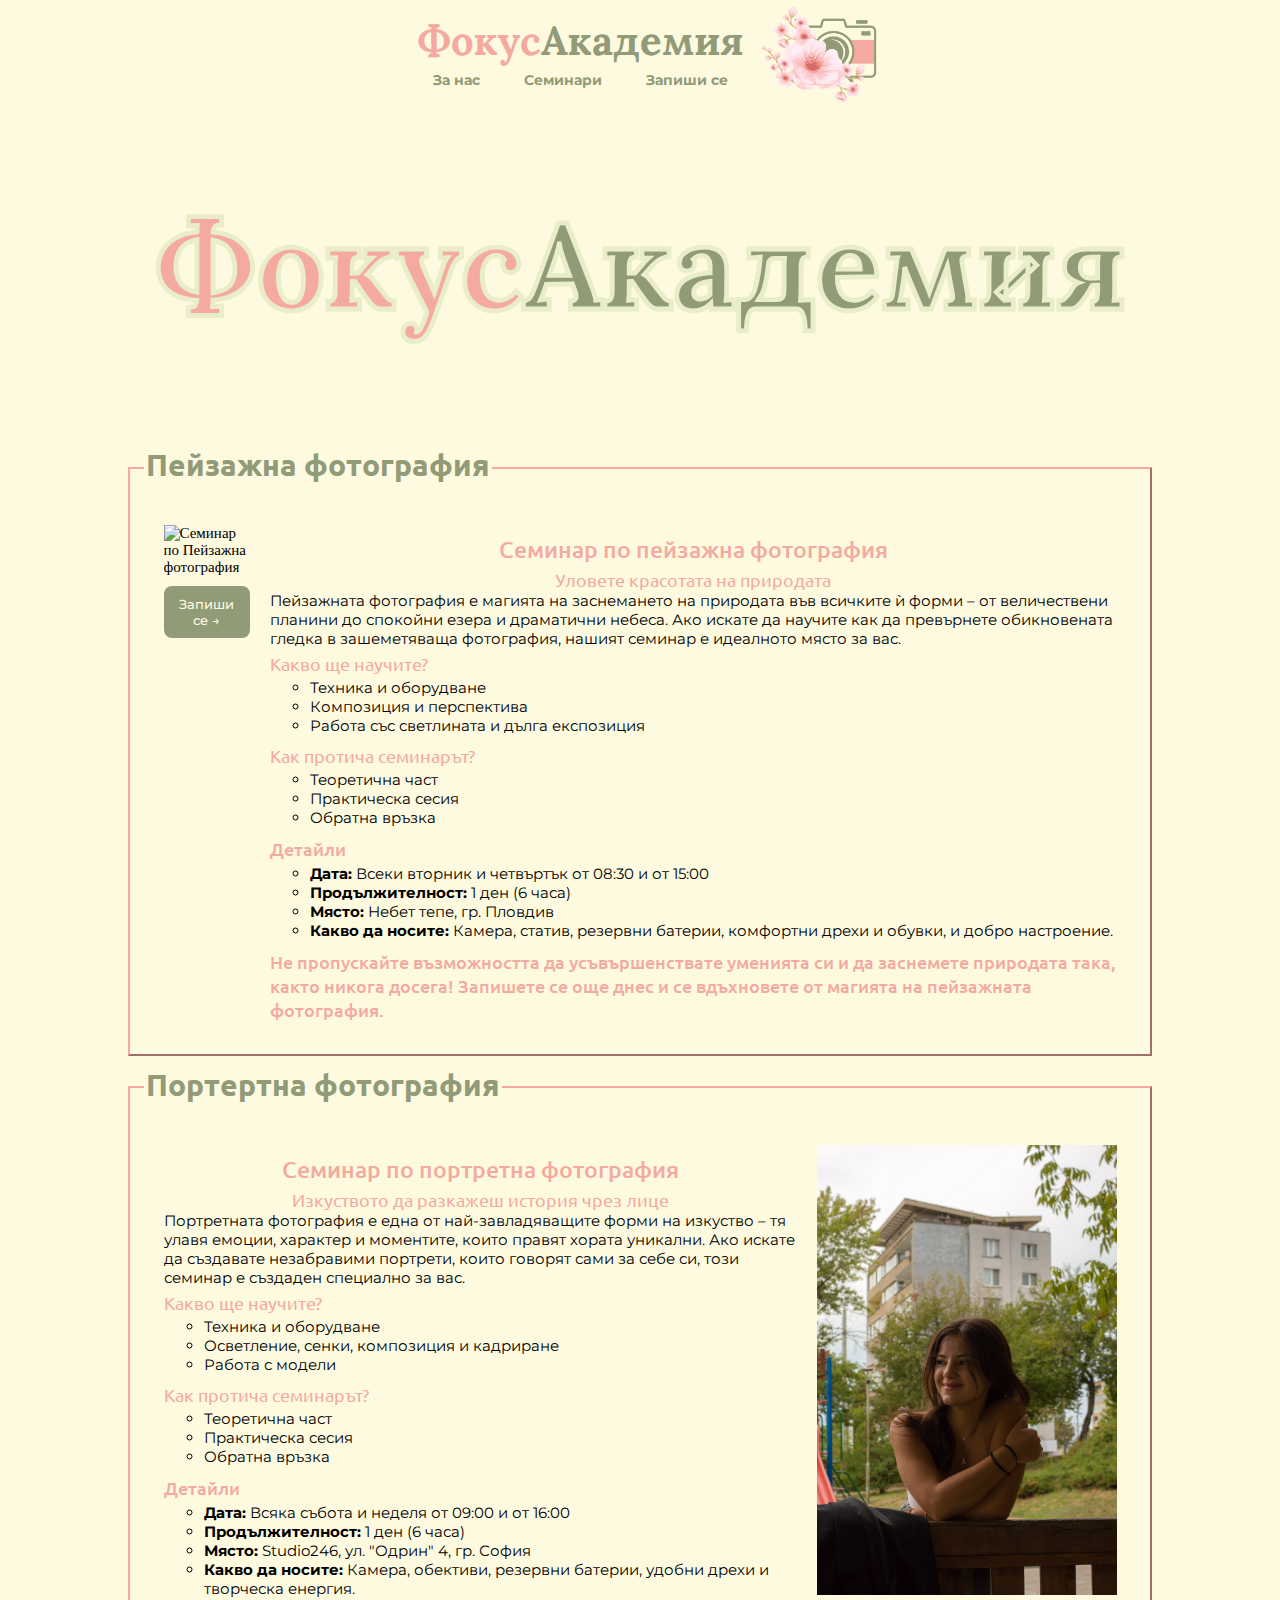
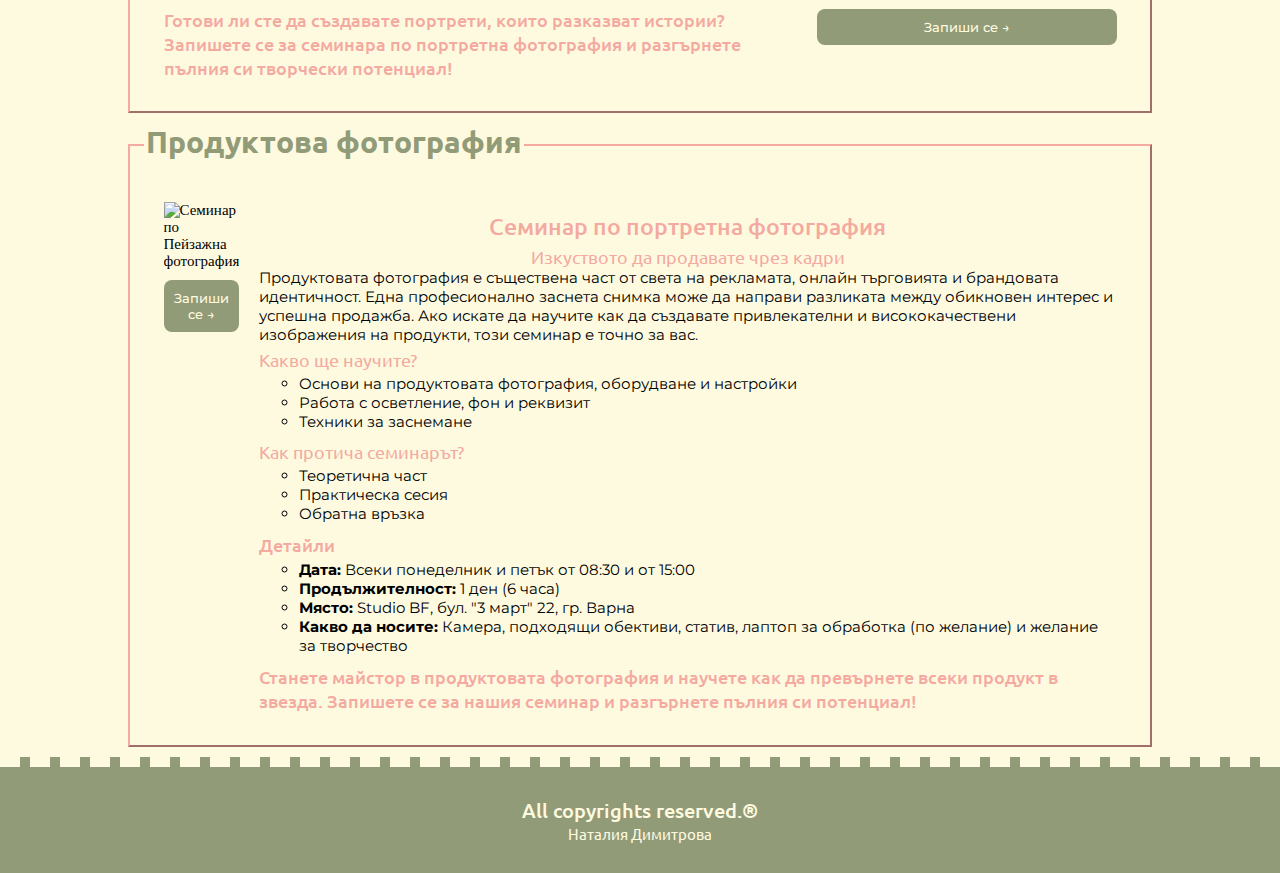
==== structure/seminars.html @ e46e86de "second page ready, 14/01/2025, 23:20" ====
<!DOCTYPE html>
<html lang="en">

<head>
    <meta charset="UTF-8">
    <meta name="viewport" content="width=device-width, initial-scale=1.0">
    <title>ФокусАкадемия - Семинари</title>
    <!--Google Fonts-->
    <link rel="preconnect" href="https://fonts.googleapis.com">
    <link rel="preconnect" href="https://fonts.gstatic.com" crossorigin>
    <!--Lora-->
    <link href="https://fonts.googleapis.com/css2?family=Lora:ital,wght@0,400..700;1,400..700&display=swap"
        rel="stylesheet">
    <!--Ubunutu-->
    <link
        href="https://fonts.googleapis.com/css2?family=Ubuntu:ital,wght@0,300;0,400;0,500;0,700;1,300;1,400;1,500;1,700&display=swap"
        rel="stylesheet">
    <!--Montserrat-->
    <link href="https://fonts.googleapis.com/css2?family=Montserrat:ital,wght@0,100..900;1,100..900&display=swap"
        rel="stylesheet">


    <!--Чист css-->
    <link rel="stylesheet" href="../style/style.css">
    <!--CSS за шрифответе-->
    <link rel="stylesheet" href="../style/fonts.css">

    <!--Икона-->
    <link rel="icon" href="../images/logo_icon.ico">
</head>

<body>

    <!--Представителна част-->
    <header>
        <!--Навигационно меню-->
        <nav>
            <div style="text-align: center;">
                <p class="lora-xl" id="titleNav">Фокус<span style="color: #929B77;">Академия</span></p>
                <button class="montserrat-xl">За нас</button>
                <button class="montserrat-xl">Семинари</button>
                <button class="montserrat-xl">Запиши се</button>
            </div>
            <div style="align-self: center;">
                <img src="../images/logo.png" alt="Лого на ФокусАкадемия" id="logoNav">
            </div>
        </nav>
        <p class="montserrat-xs" style="padding: 50px 0 0 0;">Добре дошли във</p>
        <h1 class="lora-xl">Фокус<span style="color: #929B77;">Академия</span></h1>
        <p class="montserrat-xs" style="padding: 20px 0 50px 0;">Семинари за начинаещи и професионалисти на всяка
            възраст</p>
    </header>

    <main>
        <!--Портретна фотография-->
        <article id="landscapeCourse">
            <fieldset>
                <legend>
                    <h2 class="ubuntu-lg">Пейзажна фотография</h2>
                </legend>
                <div class="infoCourse">
                    <div>
                        <img src="../images/landscapeIntro.JPG" alt="Семинар по Пейзажна фотография" id="landscapeIntro"
                            width="300px">
                        <button class="btn-course montserrat-md">Запиши се &#8594;</button>
                    </div>
                    <div>
                        <h3 class="ubuntu-md">Семинар по пейзажна фотография</h3>
                        <h4 class="ubuntu-sm" style="text-align: center;">Уловете красотата на природата</h4>
                        <p class="montserrat-sm">Пейзажната фотография е магията на заснемането на природата във
                            всичките ѝ форми – от
                            величествени планини до спокойни езера и драматични небеса. Ако искате да научите как да
                            превърнете обикновената гледка в зашеметяваща фотография, нашият семинар е идеалното място
                            за вас.</p>

                        <h4 class="ubuntu-sm">Какво ще научите?</h4>
                        <ul>
                            <li class="montserrat-sm">Техника и оборудване</li>
                            <li class="montserrat-sm">Композиция и перспектива</li>
                            <li class="montserrat-sm">Работа със светлината и дълга експозиция</li>
                        </ul>

                        <h4 class="ubuntu-sm">Как протича семинарът?</h4>
                        <ul>
                            <li class="montserrat-sm">Теоретична част</li>
                            <li class="montserrat-sm">Практическа сесия</li>
                            <li class="montserrat-sm">Обратна връзка</li>
                        </ul>

                        <h4 class="ubuntu-md">Детайли</h4>
                        <ul>
                            <li class="montserrat-sm"><strong>Дата:</strong> Всеки вторник и четвъртък от 08:30 и от
                                15:00</li>
                            <li class="montserrat-sm"><strong>Продължителност:</strong> 1 ден (6 часа)</li>
                            <li class="montserrat-sm"><strong>Място:</strong> Небет тепе, гр. Пловдив</li>
                            <li class="montserrat-sm"><strong>Какво да носите:</strong> Камера, статив, резервни
                                батерии, комфортни дрехи и обувки, и добро настроение.</li>
                        </ul>

                        <h4 class="ubuntu-md">Не пропускайте възможността да усъвършенствате уменията си и да заснемете
                            природата така, както никога досега! Запишете се още днес и се вдъхновете от магията на
                            пейзажната фотография.
                        </h4>
                    </div>
                </div>
            </fieldset>
        </article>

        <!--Портретна фотография-->
        <article id="portraitCourse">
            <fieldset>
                <legend>
                    <h2 class="ubuntu-lg">Портертна фотография</h2>
                </legend>
                <div class="infoCourse">
                    <div>
                        <h3 class="ubuntu-md">Семинар по портретна фотография</h3>
                        <h4 class="ubuntu-sm" style="text-align: center;">Изкуството да разкажеш история чрез лице</h4>
                        <p class="montserrat-sm">Портретната фотография е една от най-завладяващите форми на изкуство –
                            тя улавя емоции, характер и моментите, които правят хората уникални. Ако искате да създавате
                            незабравими портрети, които говорят сами за себе си, този семинар е създаден специално за
                            вас.</p>

                        <h4 class="ubuntu-sm">Какво ще научите?</h4>
                        <ul>
                            <li class="montserrat-sm">Техника и оборудване</li>
                            <li class="montserrat-sm">Осветление, сенки, композиция и кадриране</li>
                            <li class="montserrat-sm">Работа с модели</li>
                        </ul>

                        <h4 class="ubuntu-sm">Как протича семинарът?</h4>
                        <ul>
                            <li class="montserrat-sm">Теоретична част</li>
                            <li class="montserrat-sm">Практическа сесия</li>
                            <li class="montserrat-sm">Обратна връзка</li>
                        </ul>

                        <h4 class="ubuntu-md">Детайли</h4>
                        <ul>
                            <li class="montserrat-sm"><strong>Дата:</strong> Всяка събота и неделя от 09:00 и от
                                16:00</li>
                            <li class="montserrat-sm"><strong>Продължителност:</strong> 1 ден (6 часа)</li>
                            <li class="montserrat-sm"><strong>Място:</strong> Studio246, ул. "Одрин" 4, гр.
                                София</li>
                            <li class="montserrat-sm"><strong>Какво да носите:</strong> Камера, обективи, резервни
                                батерии, удобни дрехи и творческа енергия.</li>
                        </ul>
                        <h4 class="ubuntu-md">Готови ли сте да създавате портрети, които разказват истории? Запишете се
                            за
                            семинара по портретна фотография и разгърнете пълния си творчески потенциал!
                        </h4>
                    </div>

                    <div>
                        <img src="../images/portraitIntro.jpg" alt="Семинар по Пейзажна фотография" id="landscapeIntro"
                            width="300px">

                        <button class="btn-course montserrat-md">Запиши се &#8594;</button>
                    </div>
                </div>
            </fieldset>
        </article>

        <!--Продуктова фотография-->
        <article id="productCourse">
            <fieldset>
                <legend>
                    <h2 class="ubuntu-lg">Продуктова фотография</h2>
                </legend>
                <div class="infoCourse">
                    <div>
                        <img src="../images/productIntro.jpg" alt="Семинар по Пейзажна фотография" id="landscapeIntro"
                            width="300px">
                        <button class="btn-course montserrat-md">Запиши се &#8594;</button>
                    </div>
                    <div>
                        <h3 class="ubuntu-md">Семинар по портретна фотография</h3>
                        <h4 class="ubuntu-sm" style="text-align: center;">Изкуството да продавате чрез кадри</h4>
                        <p class="montserrat-sm">Продуктовата фотография е съществена част от света на рекламата, онлайн
                            търговията и брандовата идентичност. Една професионално заснета снимка може да направи
                            разликата между обикновен интерес и успешна продажба. Ако искате да научите как да създавате
                            привлекателни и висококачествени изображения на продукти, този семинар е точно за вас.</p>

                        <h4 class="ubuntu-sm">Какво ще научите?</h4>
                        <ul>
                            <li class="montserrat-sm">Основи на продуктовата фотография, оборудване и настройки</li>
                            <li class="montserrat-sm">Работа с осветление, фон и реквизит</li>
                            <li class="montserrat-sm">Техники за заснемане</li>
                        </ul>

                        <h4 class="ubuntu-sm">Как протича семинарът?</h4>
                        <ul>
                            <li class="montserrat-sm">Теоретична част</li>
                            <li class="montserrat-sm">Практическа сесия</li>
                            <li class="montserrat-sm">Обратна връзка</li>
                        </ul>

                        <h4 class="ubuntu-md">Детайли</h4>
                        <ul>
                            <li class="montserrat-sm"><strong>Дата:</strong> Всеки понеделник и петък от 08:30 и от
                                15:00</li>
                            <li class="montserrat-sm"><strong>Продължителност:</strong> 1 ден (6 часа)</li>
                            <li class="montserrat-sm"><strong>Място:</strong> Studio BF, бул. "3 март" 22, гр. Варна
                            </li>
                            <li class="montserrat-sm"><strong>Какво да носите:</strong> Камера, подходящи обективи,
                                статив, лаптоп за обработка (по желание) и желание за творчество</li>
                        </ul>

                        <h4 class="ubuntu-md">Станете майстор в продуктовата фотография и научете как да превърнете
                            всеки продукт в звезда. Запишете се за нашия семинар и разгърнете пълния си потенциал!
                        </h4>
                    </div>
                </div>
            </fieldset>
        </article>
    </main>

    <!--Финална част-->
    <footer style="border-top: 10px dashed #FEFAE0;">
        <h2 class="ubuntu-md">All copyrights reserved.®</h2>
        <h3 class="ubuntu-sm">Наталия Димитрова</h3>
    </footer>

</body>

</html>
---- style/style.css ----
*{
    top: 0;
    margin: 0;
}

body{
    background-color: #FEFAE0;
}

nav{
    background-color: #FEFAE0;
    display: flex;
    justify-content:center;
}

#titleNav{
    color: #F4AAA0;
    font-size: 40px;
    margin: 15px 15px 5px 15px;
}

nav button{
    margin: 0 5px 20px 5px;
    padding: 0 15px;
    background-color: transparent;
    color: #929B77;
    border: 0;
    transition: 0.5s;
    font-size: 14px;
}

nav button:hover{
    cursor: pointer;
    font-weight: 900;
    color: #F4AAA0;
    font-size: 15px;
}

#logoNav{
    height: 100px;
}

header{
    width: 100%;
    height: 60%;
    top: 0;
    left: 0;
    text-align: center;
    background-image: url('../images/bannerHeaderHome.jpg'); 
    background-position: center; 
    background-repeat: no-repeat; 
    background-size: cover;     
}


h1{
    color: #F4AAA0;
    padding: 5px 0 0 0;
    font-size: 120px;
    -webkit-text-stroke-width: 0.3rem;
    -webkit-text-stroke-color: #E9EDC9;
}

header p{
    color: #FEFAE0;
    font-size: 20px;
}

main{
    margin: 0 0 10px 0;
}

footer{
    background-color: #929B77;
    color: #FEFAE0;
    width: 100%;
    padding: 30px 0;
}

footer h2{
    text-align: center;
    font-size: 20px;
}

footer h3{
    text-align: center;
    font-size: 15px;
}

/*Начало*/
#breakLine {
    display: flex;
    width: 100%;
    justify-content: center;
    margin: 15px 0;
}

#breakLine svg{
    margin: 0 5px;
}

fieldset{
    border-color: #F4AAA0;
    border-style: outset;
}

#aboutUs h2, #studentGallery h2, #landscapeCourse h2, #portraitCourse h2, #productCourse h2{
    color: #929B77;
    font-size: 30px;
    text-align: center;
    margin: 10px 0 15px 0;
}

#aboutUs, #landscapeCourse, #portraitCourse, #productCourse{
    display: block;
    justify-content: center;
    width: 80%;
    margin: auto;
    align-items: center;
    font-size: 18px;
}

#aboutUs h3{
    color: #F4AAA0;
    font-size: 25px;
    text-align: start;
    margin: 10px 0 5px 0;
}

#aboutUs ul{
    margin: 10px 0;
    list-style-type: circle !important;
}


#studentGallery #cardGallery{    
    display: flex;
    justify-content: space-around;
    padding: 25px 0;
    background-color: #F4AAA0;
}

.card {
    box-shadow: 0 4px 8px 0 rgba(0, 0, 0, 0.2);
    transition: 0.3s;
    background-color: white;
    border-radius: 10px;
}

.card:hover {
    cursor: auto;
    box-shadow: 0 8px 16px 0 rgba(0, 0, 0, 0.477);
}

.card img{
    border-radius: 8px 8px 0px 0px;
}

.card h3{
    text-align: center;
    color: #929B77;
    padding: 10px 0 3px 0;
}

#studentGallery .container {
    padding: 2px 16px;
}

#studentGallery img{
    width: 280px;
}

#productImg, #landscapeImg{
    height: 322px;
}

.btn-course {
    padding: 10px;
    border-radius: 8px;
    margin: 10px auto 3px auto;
    display: flex;
    align-items: center;
    background-color: #929B77;
    border: none;
    color: #FEFAE0;
    transition: 0.5s;
}

.btn-course:hover{
    cursor: pointer;
    background-color: #F4AAA0;
    box-shadow: 0 8px 16px 0 rgba(0, 0, 0, 0.2);
}

/*Семинари*/
.infoCourse{
    margin: 10px;
    display: flex;
    justify-content: space-around;    
}

.infoCourse div{
    margin: 10px;
    justify-content: space-around; 
    font-size: 15px;
}

.infoCourse h3{
    color: #F4AAA0;
    font-size: 23px;
    text-align: center;
    margin: 10px 0 5px 0;
}

.infoCourse h4{
    color: #F4AAA0;
    font-size: 18px;
    text-align: start;
    margin: 5px 0 0 0;
}

.infoCourse ul{
    margin: 3px 0 10px 0;
    list-style-type: circle !important;
}

.infoCourse .btn-course{
    width: 100%;
    display: flex;
    justify-content: center;
}


@media only screen and (max-width: 1024px){
    h1{
        font-size: 80px;
        -webkit-text-stroke-width: 0.2rem;
    }
    
    /*Начало*/
    #aboutUs{
        font-size: 17px;
        width: 90%;
    }

    #studentGallery img{
        width: 200px;
    }

    .card{
        width: 200px;
    }

    #productImg, #landscapeImg{
        height: 229px;
    }

    .btn-course {
        font-size: 12px;
    }

}

@media only screen and (max-width: 768px){
    h1{
        font-size: 50px;
        -webkit-text-stroke-width: 0.1rem;
    }

    /*Начало*/
    #studentGallery #cardGallery{    
        display: block;
    }

    #studentGallery img{
        width: 280px;
    }

    .card{
        width: 280px;
        margin: 20px auto;
    }
    
    #cardGallery{
        width: 100%;
    }

    #cardGallery div{
        align-items: center;
    }

    #productImg, #landscapeImg{
        height: 320px;
    }
}

@media only screen and (max-width: 480px){
    #logoNav{
        display: none;
    }

    #titleNav{
        font-size: 35px;
    }

    nav button{
        font-size: 13px;
        margin: 0 2px 10px 2px;
    }

    h1{
        font-size: 38px;
        -webkit-text-stroke-width: 0.1rem;
    }

    /*Начало*/
    h2{
        font-size: 25px;
    }

    header p{
        color: #FEFAE0;
        font-size: 18px;
    }

    #aboutUs{
        font-size: 15px;
        width: 90%;
    }

    #aboutUs fieldset div{
        margin: 0px 10px;
    }

    #studentGallery h2{
        margin: 10px 5px 15px 5px;
    }

    #studentGallery #cardGallery{    
        display: block;
    }

    #studentGallery img{
        width: 280px;
    }
    
    .card{
        width: 280px;
        margin: 20px auto;
    }

    #cardGallery{
        width: 100%;
    }

    #cardGallery div{
        align-items: center;
    }
    
    #productImg, #landscapeImg{
        height: 320px;
    }

    footer h2{
        font-size: 17px;
    }
    
    footer h3{
        font-size: 12px;
    }

}
---- style/fonts.css ----
/*Legend:
-xs: 300
-sm: 400
-md: 500
-lg: 600
-xl: 700
-xxl: 800
-1x: 900*/


/*Lora*/
.lora-sm {
    font-family: "Lora", serif;
    font-optical-sizing: auto;
    font-weight: 400;
    font-style: normal;
  }

  .lora-md {
    font-family: "Lora", serif;
    font-optical-sizing: auto;
    font-weight: 500;
    font-style: normal;
  }

  .lora-lg {
    font-family: "Lora", serif;
    font-optical-sizing: auto;
    font-weight: 600;
    font-style: normal;
  }

  .lora-xl {
    font-family: "Lora", serif;
    font-optical-sizing: auto;
    font-weight: 700;
    font-style: normal;
  }


/*Ubuntu*/
.ubuntu-xs {
    font-family: "Ubuntu", sans-serif;
    font-weight: 300;
    font-style: normal;
  }
  
  .ubuntu-sm {
    font-family: "Ubuntu", sans-serif;
    font-weight: 400;
    font-style: normal;
  }
  
  .ubuntu-md {
    font-family: "Ubuntu", sans-serif;
    font-weight: 500;
    font-style: normal;
  }
  
  .ubuntu-lg {
    font-family: "Ubuntu", sans-serif;
    font-weight: 700;
    font-style: normal;
  }
  
  /*Montserrat*/
  .montserrat-xs {
    font-family: "Montserrat", sans-serif;
    font-optical-sizing: auto;
    font-weight: 300;
    font-style: normal;
  }

  .montserrat-sm {
    font-family: "Montserrat", sans-serif;
    font-optical-sizing: auto;
    font-weight: 400;
    font-style: normal;
  }
  .montserrat-md {
    font-family: "Montserrat", sans-serif;
    font-optical-sizing: auto;
    font-weight: 500;
    font-style: normal;
  }
  .montserrat-lg {
    font-family: "Montserrat", sans-serif;
    font-optical-sizing: auto;
    font-weight: 600;
    font-style: normal;
  }
  .montserrat-xl {
    font-family: "Montserrat", sans-serif;
    font-optical-sizing: auto;
    font-weight: 700;
    font-style: normal;
  }
  .montserrat-xxl {
    font-family: "Montserrat", sans-serif;
    font-optical-sizing: auto;
    font-weight: 800;
    font-style: normal;
  }

  .montserrat-1x {
    font-family: "Montserrat", sans-serif;
    font-optical-sizing: auto;
    font-weight: 900;
    font-style: normal;
  }
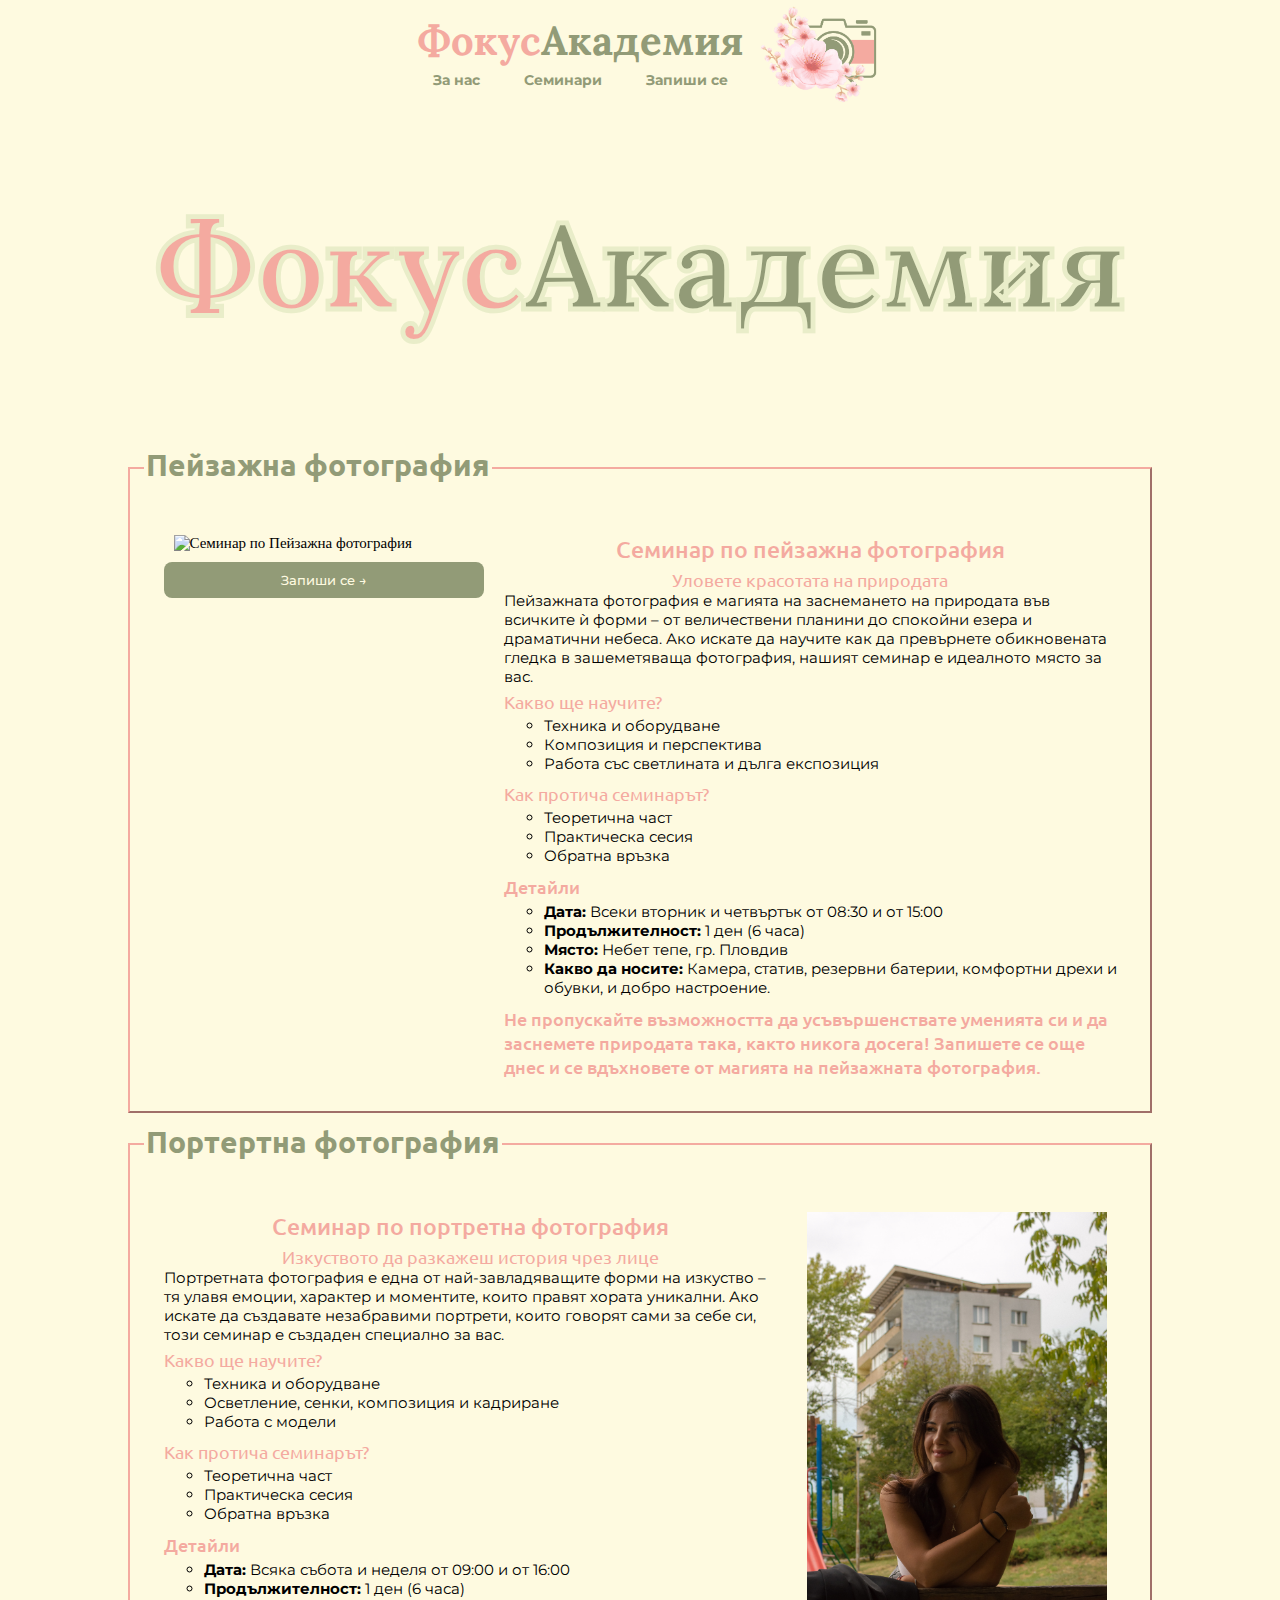
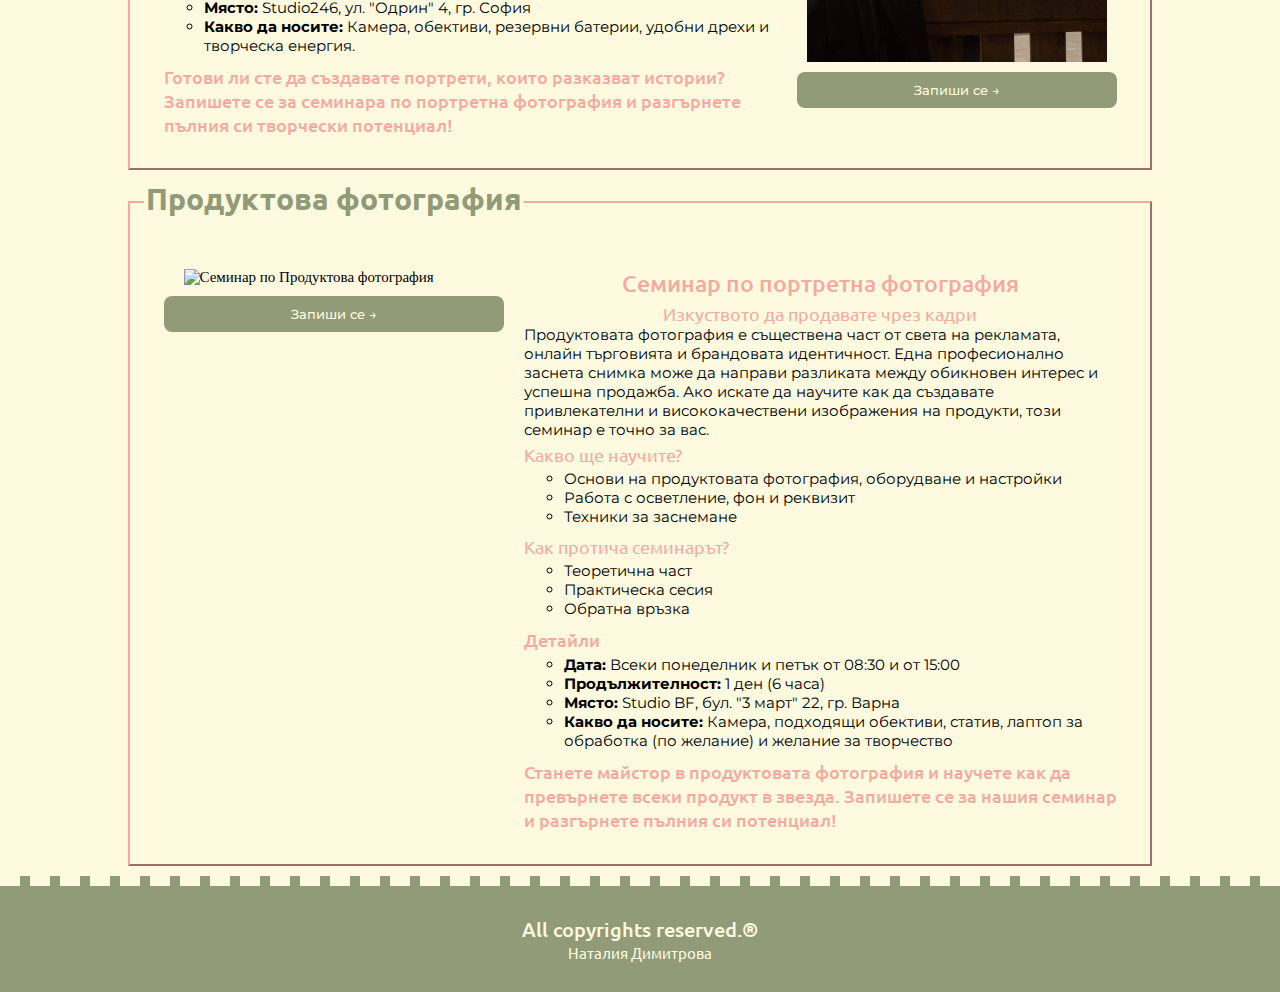
==== commit c0f0459d: "seminars is responsive, 15/01/2025, 00:30" ====
--- a/structure/seminars.html
+++ b/structure/seminars.html
@@ -52,26 +52,28 @@
     </header>
 
     <main>
-        <!--Портретна фотография-->
+        <!--Пейзажна фотография-->
         <article id="landscapeCourse">
             <fieldset>
                 <legend>
                     <h2 class="ubuntu-lg">Пейзажна фотография</h2>
                 </legend>
                 <div class="infoCourse">
-                    <div>
-                        <img src="../images/landscapeIntro.JPG" alt="Семинар по Пейзажна фотография" id="landscapeIntro"
-                            width="300px">
+                    <div class="divImageCourse">
+                        <div style="display: flex;">
+                            <img src="../images/landscapeIntro.JPG" alt="Семинар по Пейзажна фотография"
+                                id="landscapeIntro" width="300px" class="coursesImg">
+                            <img src="../images/landscareCourse.jpg" alt="Пейзажна фотография" class="hiddenImg">
+                        </div>
                         <button class="btn-course montserrat-md">Запиши се &#8594;</button>
                     </div>
                     <div>
                         <h3 class="ubuntu-md">Семинар по пейзажна фотография</h3>
                         <h4 class="ubuntu-sm" style="text-align: center;">Уловете красотата на природата</h4>
-                        <p class="montserrat-sm">Пейзажната фотография е магията на заснемането на природата във
-                            всичките ѝ форми – от
-                            величествени планини до спокойни езера и драматични небеса. Ако искате да научите как да
-                            превърнете обикновената гледка в зашеметяваща фотография, нашият семинар е идеалното място
-                            за вас.</p>
+                        <p class="montserrat-sm hiddenText">Пейзажната фотография е магията на заснемането на природата
+                            във всичките ѝ форми – от величествени планини до спокойни езера и драматични небеса. Ако
+                            искате да научите как да превърнете обикновената гледка в зашеметяваща фотография, нашият
+                            семинар е идеалното място за вас.</p>
 
                         <h4 class="ubuntu-sm">Какво ще научите?</h4>
                         <ul>
@@ -97,7 +99,8 @@
                                 батерии, комфортни дрехи и обувки, и добро настроение.</li>
                         </ul>
 
-                        <h4 class="ubuntu-md">Не пропускайте възможността да усъвършенствате уменията си и да заснемете
+                        <h4 class="ubuntu-md hiddenText">Не пропускайте възможността да усъвършенствате уменията си и да
+                            заснемете
                             природата така, както никога досега! Запишете се още днес и се вдъхновете от магията на
                             пейзажната фотография.
                         </h4>
@@ -116,7 +119,8 @@
                     <div>
                         <h3 class="ubuntu-md">Семинар по портретна фотография</h3>
                         <h4 class="ubuntu-sm" style="text-align: center;">Изкуството да разкажеш история чрез лице</h4>
-                        <p class="montserrat-sm">Портретната фотография е една от най-завладяващите форми на изкуство –
+                        <p class="montserrat-sm hiddenText">Портретната фотография е една от най-завладяващите форми на
+                            изкуство –
                             тя улавя емоции, характер и моментите, които правят хората уникални. Ако искате да създавате
                             незабравими портрети, които говорят сами за себе си, този семинар е създаден специално за
                             вас.</p>
@@ -145,16 +149,17 @@
                             <li class="montserrat-sm"><strong>Какво да носите:</strong> Камера, обективи, резервни
                                 батерии, удобни дрехи и творческа енергия.</li>
                         </ul>
-                        <h4 class="ubuntu-md">Готови ли сте да създавате портрети, които разказват истории? Запишете се
-                            за
-                            семинара по портретна фотография и разгърнете пълния си творчески потенциал!
+                        <h4 class="ubuntu-md hiddenText">Готови ли сте да създавате портрети, които разказват истории?
+                            Запишете се за семинара по портретна фотография и разгърнете пълния си творчески потенциал!
                         </h4>
                     </div>
 
-                    <div>
-                        <img src="../images/portraitIntro.jpg" alt="Семинар по Пейзажна фотография" id="landscapeIntro"
-                            width="300px">
-
+                    <div class="divImageCourse">
+                        <div style="display: flex;">
+                            <img src="../images/portraitIntro.jpg" alt="Семинар по Портретната фотография"
+                                id="portraitIntro" width="300px" class="coursesImg">
+                            <img src="../images/portraitHidden.jpg" alt="Портертна фотография" class="hiddenImg">
+                        </div>
                         <button class="btn-course montserrat-md">Запиши се &#8594;</button>
                     </div>
                 </div>
@@ -169,14 +174,20 @@
                 </legend>
                 <div class="infoCourse">
                     <div>
-                        <img src="../images/productIntro.jpg" alt="Семинар по Пейзажна фотография" id="landscapeIntro"
-                            width="300px">
+                        <div class="divImageCourse">
+                            <div style="display: flex;">
+                                <img src="../images/productIntro.jpg" alt="Семинар по Продуктова фотография"
+                                    id="productIntro" width="300px" class="coursesImg">
+                                <img src="../images/productCourse.jpg" alt="Продуктова фотография" class="hiddenImg">
+                            </div>
+                        </div>
                         <button class="btn-course montserrat-md">Запиши се &#8594;</button>
                     </div>
                     <div>
                         <h3 class="ubuntu-md">Семинар по портретна фотография</h3>
                         <h4 class="ubuntu-sm" style="text-align: center;">Изкуството да продавате чрез кадри</h4>
-                        <p class="montserrat-sm">Продуктовата фотография е съществена част от света на рекламата, онлайн
+                        <p class="montserrat-sm hiddenText">Продуктовата фотография е съществена част от света на
+                            рекламата, онлайн
                             търговията и брандовата идентичност. Една професионално заснета снимка може да направи
                             разликата между обикновен интерес и успешна продажба. Ако искате да научите как да създавате
                             привлекателни и висококачествени изображения на продукти, този семинар е точно за вас.</p>
@@ -206,8 +217,9 @@
                                 статив, лаптоп за обработка (по желание) и желание за творчество</li>
                         </ul>
 
-                        <h4 class="ubuntu-md">Станете майстор в продуктовата фотография и научете как да превърнете
-                            всеки продукт в звезда. Запишете се за нашия семинар и разгърнете пълния си потенциал!
+                        <h4 class="ubuntu-md hiddenText">Станете майстор в продуктовата фотография и научете как да
+                            превърнете всеки продукт в звезда. Запишете се за нашия семинар и разгърнете пълния си
+                            потенциал!
                         </h4>
                     </div>
                 </div>
--- a/style/style.css
+++ b/style/style.css
@@ -205,6 +205,10 @@
     font-size: 15px;
 }
 
+.hiddenImg{
+    display: none;
+}
+
 .infoCourse h3{
     color: #F4AAA0;
     font-size: 23px;
@@ -259,6 +263,36 @@
         font-size: 12px;
     }
 
+    /*Семинари*/
+    #landscapeCourse .infoCourse, #productCourse .infoCourse{
+        flex-direction: column-reverse;
+        justify-content: space-evenly;
+    }
+
+    #portraitCourse .infoCourse{
+        flex-direction: column;
+        justify-content: space-evenly;
+    }
+
+    .infoCourse h3{
+        color: #F4AAA0;
+        font-size: 23px;
+        text-align: center;
+        margin: 0;
+    }
+
+    .infoCourse div{
+        margin: 5px 0;
+    }
+
+    .hiddenImg{
+        display: flex;
+    }
+
+    .coursesImg, .hiddenImg{
+        width: 250px;
+    }
+
 }
 
 @media only screen and (max-width: 768px){
@@ -292,6 +326,29 @@
     #productImg, #landscapeImg{
         height: 320px;
     }
+
+    /*Семинари*/
+    #landscapeCourse, #portraitCourse, #productCourse{
+        margin: 10px auto;
+        display: flex;
+    }
+
+    .infoCourse div{
+        font-size: 13px;
+    }
+
+    .infoCourse h3{
+        font-size: 20px;
+    }
+    
+    .infoCourse h4{
+        font-size: 15px;
+    }
+
+    .coursesImg, .hiddenImg{
+        width: 180px;
+        padding: 0 3px;
+    }
 }
 
 @media only screen and (max-width: 480px){
@@ -361,6 +418,15 @@
         height: 320px;
     }
 
+    /*Семинари*/
+    .hiddenImg{
+        display: none;
+    }
+
+    .hiddenText{
+        display: none;
+    }
+
     footer h2{
         font-size: 17px;
     }
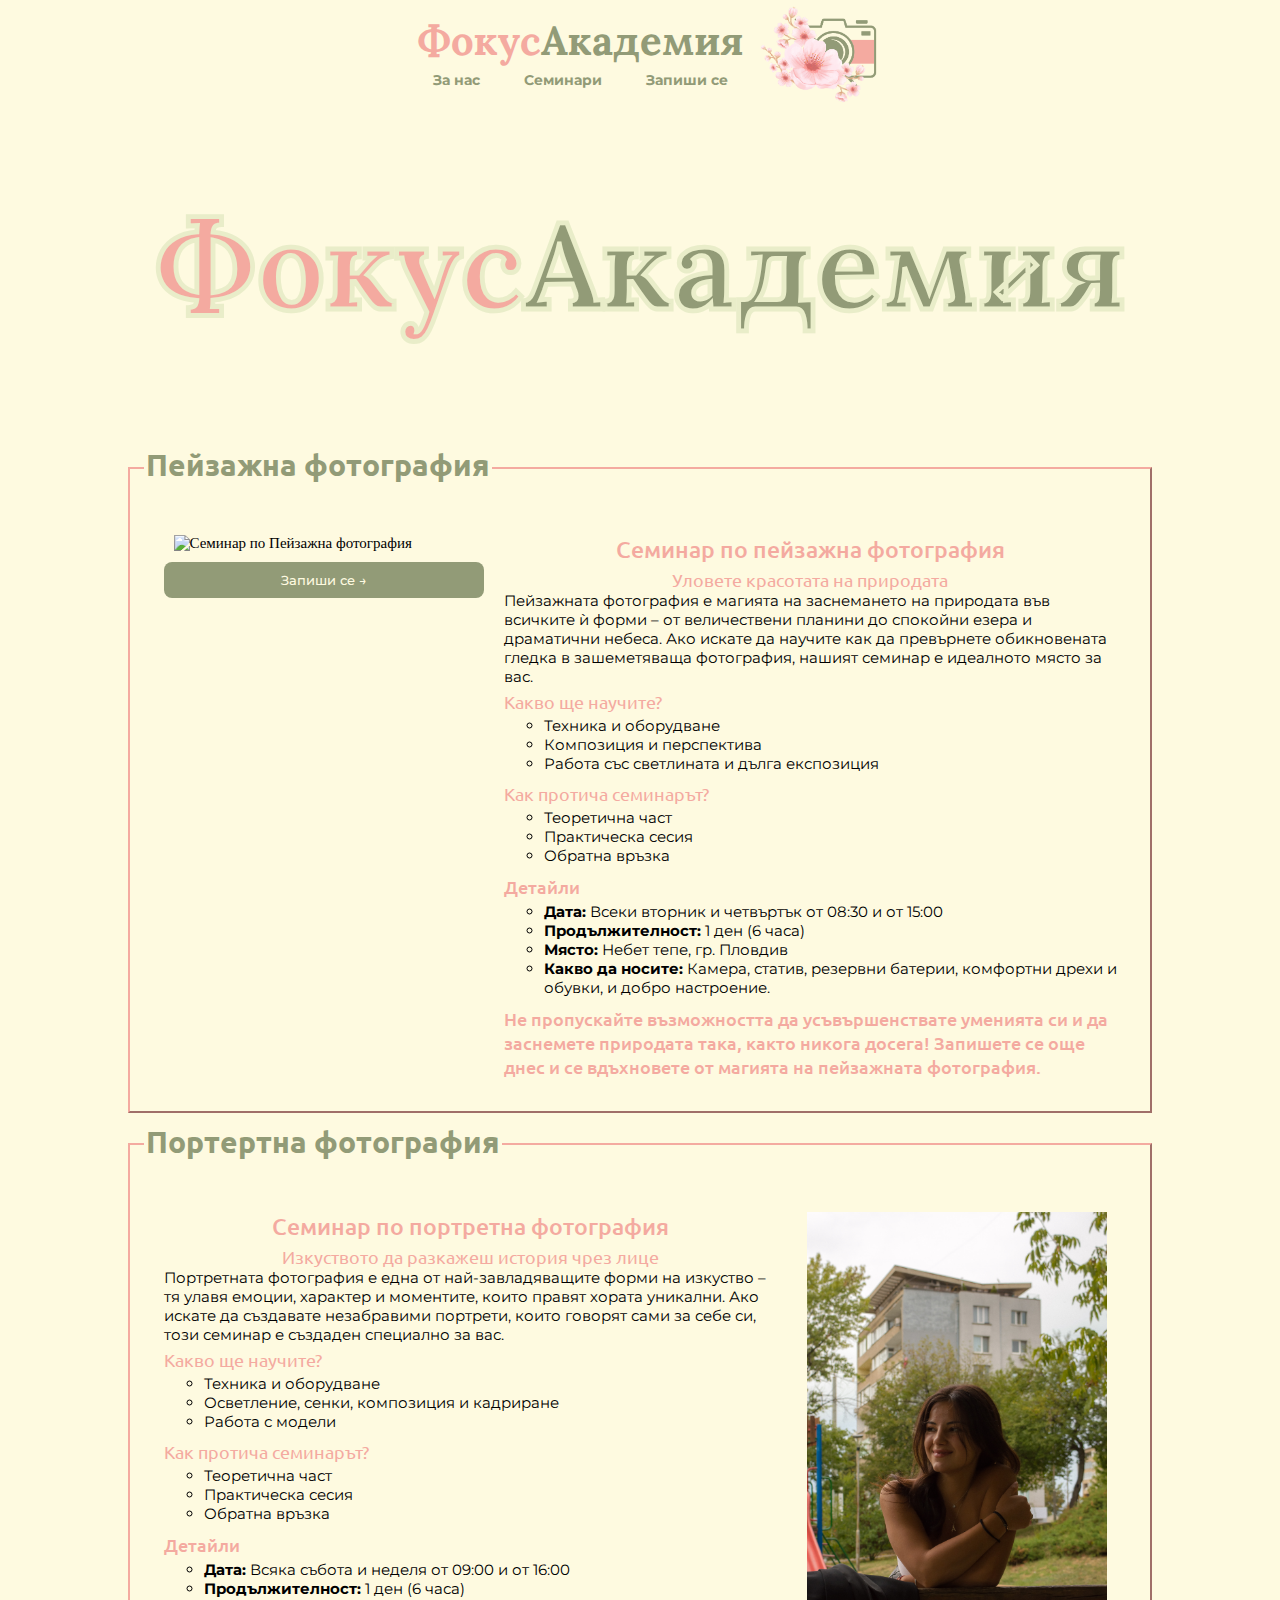
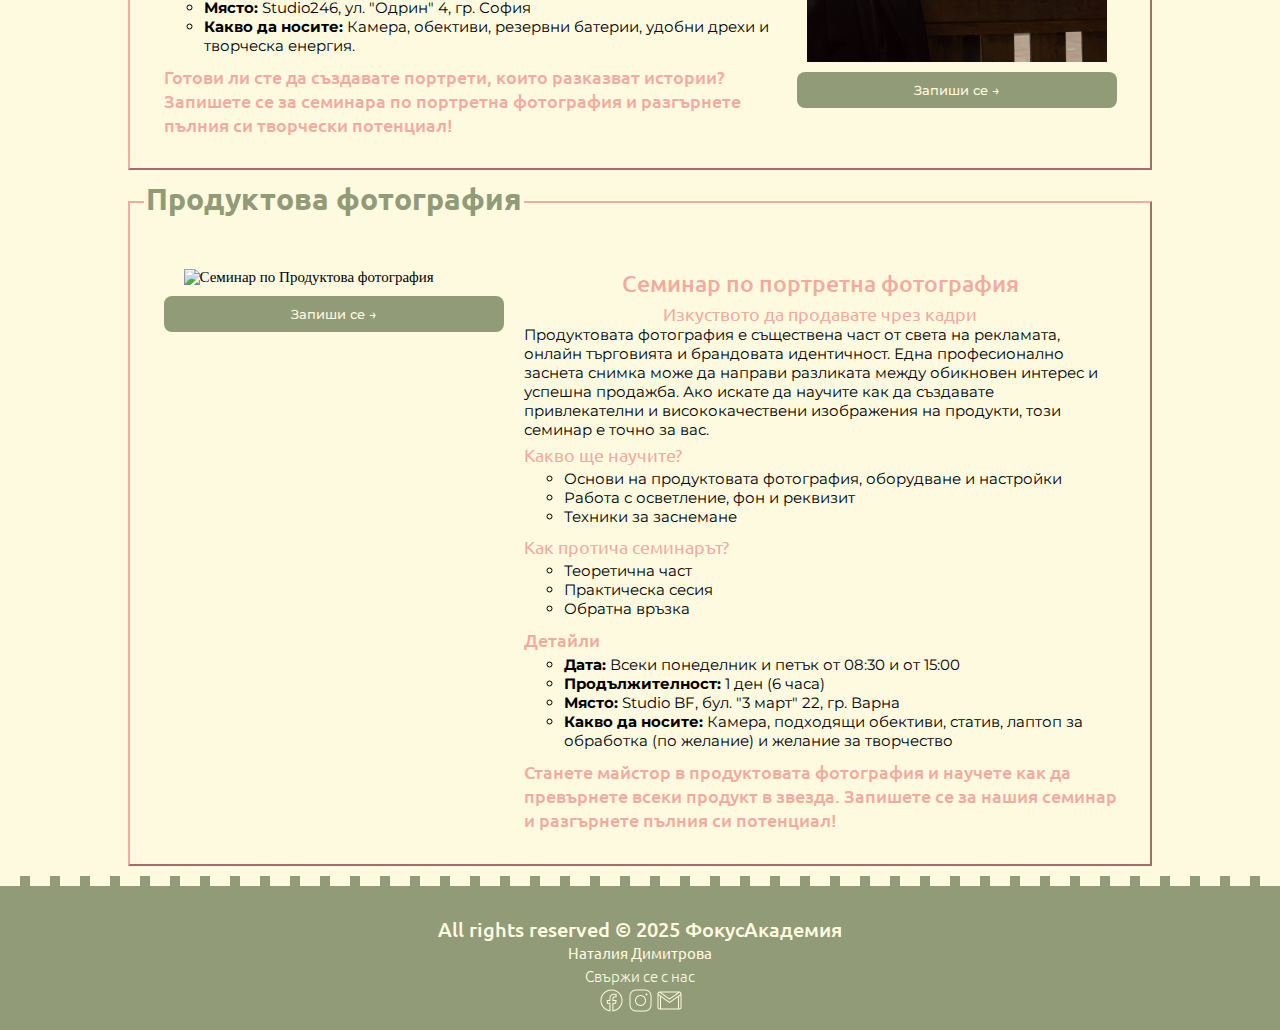
==== commit 77541a8f: "final testing, 15/01/2025, 21:29" ====
--- a/structure/seminars.html
+++ b/structure/seminars.html
@@ -37,9 +37,9 @@
         <nav>
             <div style="text-align: center;">
                 <p class="lora-xl" id="titleNav">Фокус<span style="color: #929B77;">Академия</span></p>
-                <button class="montserrat-xl">За нас</button>
-                <button class="montserrat-xl">Семинари</button>
-                <button class="montserrat-xl">Запиши се</button>
+                <button class="montserrat-xl" onclick="location.href = '../structure/home.html'">За нас</button>
+                <button class="montserrat-xl" onclick="location.href = '../structure/seminars.html'">Семинари</button>
+                <button class="montserrat-xl" onclick="location.href = '../structure/signUp.html'">Запиши се</button>
             </div>
             <div style="align-self: center;">
                 <img src="../images/logo.png" alt="Лого на ФокусАкадемия" id="logoNav">
@@ -65,7 +65,7 @@
                                 id="landscapeIntro" width="300px" class="coursesImg">
                             <img src="../images/landscareCourse.jpg" alt="Пейзажна фотография" class="hiddenImg">
                         </div>
-                        <button class="btn-course montserrat-md">Запиши се &#8594;</button>
+                        <button class="btnCourse montserrat-md" onclick="location.href = '../structure/signUp.html'">Запиши се &#8594;</button>
                     </div>
                     <div>
                         <h3 class="ubuntu-md">Семинар по пейзажна фотография</h3>
@@ -160,7 +160,7 @@
                                 id="portraitIntro" width="300px" class="coursesImg">
                             <img src="../images/portraitHidden.jpg" alt="Портертна фотография" class="hiddenImg">
                         </div>
-                        <button class="btn-course montserrat-md">Запиши се &#8594;</button>
+                        <button class="btnCourse montserrat-md" onclick="location.href = '../structure/signUp.html'">Запиши се &#8594;</button>
                     </div>
                 </div>
             </fieldset>
@@ -181,7 +181,7 @@
                                 <img src="../images/productCourse.jpg" alt="Продуктова фотография" class="hiddenImg">
                             </div>
                         </div>
-                        <button class="btn-course montserrat-md">Запиши се &#8594;</button>
+                        <button class="btnCourse montserrat-md" onclick="location.href = '../structure/signUp.html'">Запиши се &#8594;</button>
                     </div>
                     <div>
                         <h3 class="ubuntu-md">Семинар по портретна фотография</h3>
@@ -228,9 +228,22 @@
     </main>
 
     <!--Финална част-->
-    <footer style="border-top: 10px dashed #FEFAE0;">
-        <h2 class="ubuntu-md">All copyrights reserved.®</h2>
+    <footer>
+        <h2 class="ubuntu-md">All rights reserved © 2025 ФокусАкадемия</h2>
         <h3 class="ubuntu-sm">Наталия Димитрова</h3>
+        <h4 class="ubuntu-xs" style="text-align: center; font-size: 15px; margin-top: 3px;">Свържи се с нас</h4>
+        <!--Икони от https://icons8.com-->
+        <div id="contactDiv">
+            <img width="25" height="25"
+                src="[data-uri]"
+                alt="Facebook Контакт">
+            <img width="25" height="25"
+                src="[data-uri]"
+                alt="Instagram Контакт">
+            <img width="25" height="25"
+                src="[data-uri]"
+                alt="Gmail Контакт">
+        </div>
     </footer>
 
 </body>
--- a/style/style.css
+++ b/style/style.css
@@ -74,7 +74,8 @@
     background-color: #929B77;
     color: #FEFAE0;
     width: 100%;
-    padding: 30px 0;
+    padding: 30px 0 15px 0;
+    border-top: 10px dashed #FEFAE0;
 }
 
 footer h2{
@@ -87,6 +88,15 @@
     font-size: 15px;
 }
 
+#contactDiv{
+    display: flex;
+    justify-content: center;
+}
+
+#contactDiv img{
+    margin: 2px;
+}
+
 /*Начало*/
 #breakLine {
     display: flex;
@@ -104,14 +114,15 @@
     border-style: outset;
 }
 
-#aboutUs h2, #studentGallery h2, #landscapeCourse h2, #portraitCourse h2, #productCourse h2{
+
+#aboutUs h2, #studentGallery h2, #landscapeCourse h2, #portraitCourse h2, #productCourse h2, #signUp h2{
     color: #929B77;
     font-size: 30px;
     text-align: center;
     margin: 10px 0 15px 0;
 }
 
-#aboutUs, #landscapeCourse, #portraitCourse, #productCourse{
+#aboutUs, #landscapeCourse, #portraitCourse, #productCourse, #signUp{
     display: block;
     justify-content: center;
     width: 80%;
@@ -174,7 +185,7 @@
     height: 322px;
 }
 
-.btn-course {
+.btnCourse {
     padding: 10px;
     border-radius: 8px;
     margin: 10px auto 3px auto;
@@ -186,7 +197,7 @@
     transition: 0.5s;
 }
 
-.btn-course:hover{
+.btnCourse:hover, .btnForm:hover{
     cursor: pointer;
     background-color: #F4AAA0;
     box-shadow: 0 8px 16px 0 rgba(0, 0, 0, 0.2);
@@ -228,10 +239,62 @@
     list-style-type: circle !important;
 }
 
-.infoCourse .btn-course{
+.infoCourse .btnCourse, #aboutUs .btnCourse{
     width: 100%;
     display: flex;
     justify-content: center;
+}
+
+/*Записване*/
+#signUp{
+    width: 60%;
+    background-color: #f4aaa01d;
+}
+
+form{
+    width: 100%;
+}
+
+form div{
+    display: flex;
+    flex-direction: column;
+    margin: 10px 0;
+}
+
+form label{
+    font-size: 15px;
+    color: #6d7556;
+}
+
+form input, form select{
+    font-size: 13px;
+    color: #6d7556;
+    border: 1.5px solid #929B77;
+    border-radius: 3px;
+    background-color: #E9EDC9;
+}
+
+.asideSignUp{
+    color: red;
+}
+
+#btnDiv{
+    display: flex;
+    flex-direction: row;
+}
+
+.btnForm {
+    padding: 7px;
+    border-radius: 8px;
+    margin: auto;
+    width: 30%;
+    display: flex;
+    justify-content: center;
+    align-items: center;
+    background-color: #929B77;
+    border: none;
+    color: #FEFAE0;
+    transition: 0.5s;
 }
 
 
@@ -259,7 +322,7 @@
         height: 229px;
     }
 
-    .btn-course {
+    .btnCourse, .btnForm {
         font-size: 12px;
     }
 
@@ -293,6 +356,12 @@
         width: 250px;
     }
 
+    /*Запиши се*/
+    .btnForm{
+        font-size: 15px;
+    }
+    
+
 }
 
 @media only screen and (max-width: 768px){
@@ -301,6 +370,10 @@
         -webkit-text-stroke-width: 0.1rem;
     }
 
+    #contactDiv img{
+        margin: 2.5px;
+    }
+
     /*Начало*/
     #studentGallery #cardGallery{    
         display: block;
@@ -328,7 +401,7 @@
     }
 
     /*Семинари*/
-    #landscapeCourse, #portraitCourse, #productCourse{
+    #landscapeCourse, #portraitCourse, #productCourse, #signUp{
         margin: 10px auto;
         display: flex;
     }
@@ -349,6 +422,12 @@
         width: 180px;
         padding: 0 3px;
     }
+
+    /*Записване*/
+    #signUp{
+        width: 90%;
+        margin: 0 auto;
+    }
 }
 
 @media only screen and (max-width: 480px){
@@ -370,6 +449,19 @@
         -webkit-text-stroke-width: 0.1rem;
     }
 
+    #contactDiv img{
+        margin: 4px;
+    }    
+
+    footer h2{
+        font-size: 17px;
+    }
+    
+    footer h3{
+        font-size: 12px;
+    }
+
+
     /*Начало*/
     h2{
         font-size: 25px;
@@ -427,12 +519,22 @@
         display: none;
     }
 
-    footer h2{
-        font-size: 17px;
-    }
-    
-    footer h3{
-        font-size: 12px;
+    /*Запиши се*/
+    #btnDiv{
+        flex-direction: column;
+    }
+
+    .btnForm{
+        margin: 5px auto auto auto;
+        width: 90%;
+    }
+
+     #signUp{
+        width: 80%;
+    }    
+
+    form select{
+        width: 100%;
     }
 
 }